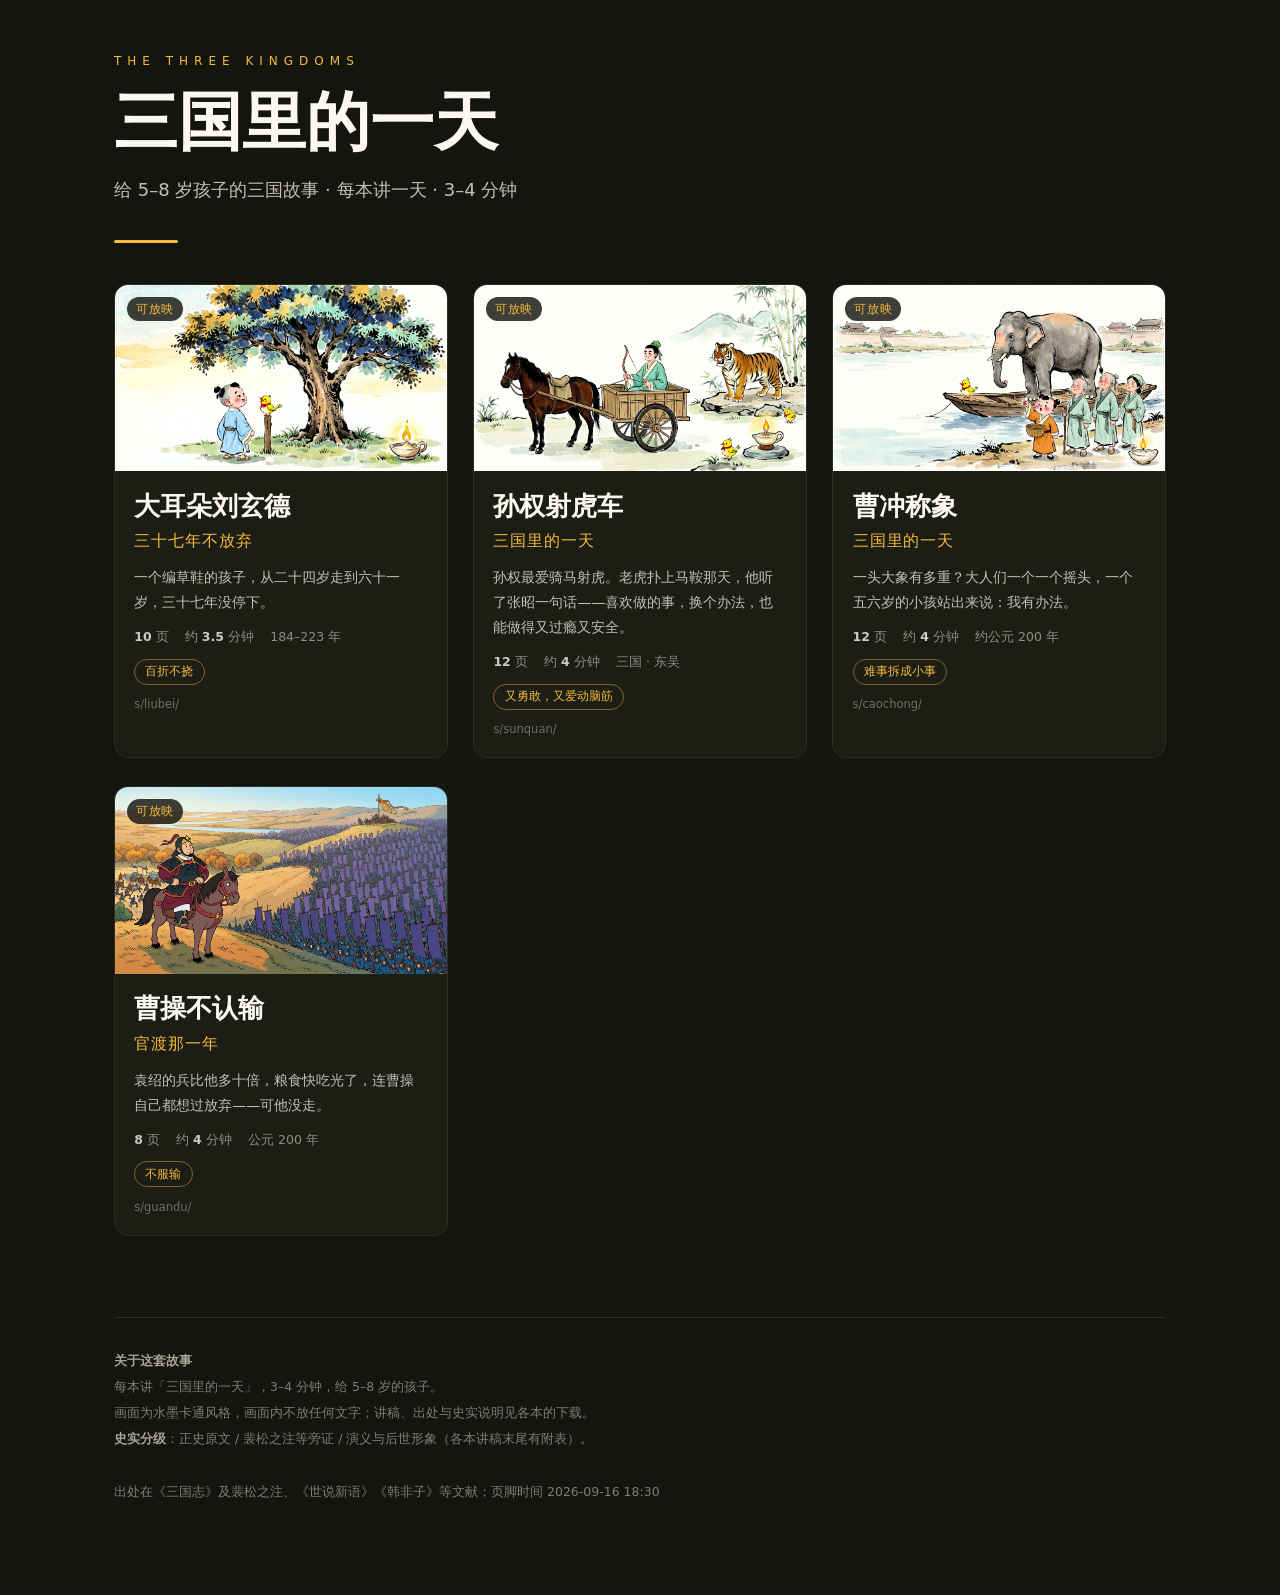
==== index.html @ 8691dc5a "feat(sunquan): 新增第 4 本《孙权射虎车》（12 页，结局忠于《三国志·张昭传》）" ====
<!DOCTYPE html>
<html lang="zh-CN">
<head>
<meta charset="utf-8">
<meta name="viewport" content="width=device-width,initial-scale=1,viewport-fit=cover">
<title>三国里的一天</title>
<meta name="description" content="给 5–8 岁孩子的三国故事 · 每本讲一天 · 3–4 分钟">
<link rel="stylesheet" href="assets/series.css">
<link rel="stylesheet" href="assets/shelf.css">
</head>
<body>
<div class="wrap">
<header class="site">
  <div class="kicker">THE THREE KINGDOMS</div>
  <h1>三国里的一天</h1>
  <div class="sub">给 5–8 岁孩子的三国故事 · 每本讲一天 · 3–4 分钟</div>
  <div class="rule"></div>
</header>

<main class="grid">
<a class="card" href="s/liubei/">
  <div class="thumb" style="background-image:url('s/liubei/pages/01-cover.jpg')"><span class="badge">可放映</span></div>
  <div class="body">
    <h3>大耳朵刘玄德<span class="st">三十七年不放弃</span></h3>
    <p>一个编草鞋的孩子，从二十四岁走到六十一岁，三十七年没停下。</p>
    <div class="meta">
      <span><b>10</b> 页</span>
      <span>约 <b>3.5</b> 分钟</span>
      <span>184–223 年</span>
    </div>
    <div class="theme">百折不挠</div>
    <span class="short">s/liubei/</span>
  </div>
</a>

<a class="card" href="s/sunquan/">
  <div class="thumb" style="background-image:url('s/sunquan/pages/01-cover.jpg')"><span class="badge">可放映</span></div>
  <div class="body">
    <h3>孙权射虎车<span class="st">三国里的一天</span></h3>
    <p>孙权最爱骑马射虎。老虎扑上马鞍那天，他听了张昭一句话——喜欢做的事，换个办法，也能做得又过瘾又安全。</p>
    <div class="meta">
      <span><b>12</b> 页</span>
      <span>约 <b>4</b> 分钟</span>
      <span>三国 · 东吴</span>
    </div>
    <div class="theme">又勇敢，又爱动脑筋</div>
    <span class="short">s/sunquan/</span>
  </div>
</a>

<a class="card" href="s/caochong/">
  <div class="thumb" style="background-image:url('s/caochong/pages/01-cover.jpg')"><span class="badge">可放映</span></div>
  <div class="body">
    <h3>曹冲称象<span class="st">三国里的一天</span></h3>
    <p>一头大象有多重？大人们一个一个摇头，一个五六岁的小孩站出来说：我有办法。</p>
    <div class="meta">
      <span><b>12</b> 页</span>
      <span>约 <b>4</b> 分钟</span>
      <span>约公元 200 年</span>
    </div>
    <div class="theme">难事拆成小事</div>
    <span class="short">s/caochong/</span>
  </div>
</a>

<a class="card" href="s/guandu/">
  <div class="thumb" style="background-image:url('s/guandu/pages/01-opening.jpg')"><span class="badge">可放映</span></div>
  <div class="body">
    <h3>曹操不认输<span class="st">官渡那一年</span></h3>
    <p>袁绍的兵比他多十倍，粮食快吃光了，连曹操自己都想过放弃——可他没走。</p>
    <div class="meta">
      <span><b>8</b> 页</span>
      <span>约 <b>4</b> 分钟</span>
      <span>公元 200 年</span>
    </div>
    <div class="theme">不服输</div>
    <span class="short">s/guandu/</span>
  </div>
</a>

</main>

<footer class="site">
  <b>关于这套故事</b><br>
  每本讲「三国里的一天」，3–4 分钟，给 5–8 岁的孩子。<br>
  画面为水墨卡通风格，画面内不放任何文字；讲稿、出处与史实说明见各本的下载。<br>
  <b>史实分级</b>：正史原文 / 裴松之注等旁证 / 演义与后世形象（各本讲稿末尾有附表）。<br>
  <br>
  出处在《三国志》及裴松之注、《世说新语》《韩非子》等文献；页脚时间 2026-09-16 18:30
</footer>
</div>
</body>
</html>
---- assets/series.css ----
/* 《三国里的一天》系列 · 共用设计令牌与基础重置
   所有页面（书架 / 放映页）都先加载这个文件，再加载各自的样式。 */

:root {
  --ink: #2B2B28;
  --paper: #FBF8F0;
  --gold: #F5B93B;        /* 系列主色：一盏灯的暖黄 */
  --celadon: #8FA98F;
  --bg: #14150F;          /* 深墨底 */
  --card: #1c1d15;
  --line: #2c2e22;
  --muted: #8d8d80;
  --muted-2: #c4c0b1;
  --font: "Maple Mono NF CN", "PingFang SC", "Microsoft YaHei", system-ui, sans-serif;
}

* { box-sizing: border-box; -webkit-tap-highlight-color: transparent; }

body { font-family: var(--font); }

a { -webkit-tap-highlight-color: transparent; }
---- assets/shelf.css ----
/* 书架（汇总页）样式 */

body { margin:0; background:var(--bg); color:var(--paper); min-height:100%; }
.wrap { max-width:1180px; margin:0 auto; padding:6vh 5vw 10vh; }

header.site { margin-bottom:4.5vh; }
.site .kicker { color:var(--gold); letter-spacing:.5em; font-size:12px; }
.site h1 { margin:.3em 0 .25em; font-size:clamp(30px,5vw,64px); line-height:1.1; }
.site .sub { color:var(--muted-2); font-size:clamp(13px,1.5vw,18px); line-height:1.75; max-width:44em; }
.site .rule { height:3px; width:64px; background:var(--gold); margin:2.2em 0 0; border-radius:2px; }

.grid { display:grid; grid-template-columns:repeat(auto-fill,minmax(320px,1fr)); gap:2.2vw 2vw; }

.card { display:block; text-decoration:none; color:inherit; background:var(--card);
  border:1px solid var(--line); border-radius:14px; overflow:hidden;
  transition:transform .18s, border-color .18s, box-shadow .18s; }
a.card:hover { transform:translateY(-4px); border-color:var(--gold); box-shadow:0 12px 30px rgba(0,0,0,.45); }
.card .thumb { position:relative; aspect-ratio:16/9; background:#101109 center/cover no-repeat; }
.card .thumb .badge { position:absolute; left:12px; top:12px; background:rgba(20,21,15,.82);
  color:var(--gold); font-size:12px; padding:.32em .75em; border-radius:999px; letter-spacing:.05em; }
.card .body { padding:1.1em 1.2em 1.3em; }
.card h3 { margin:0; font-size:clamp(19px,2.2vw,26px); }
.card h3 .st { display:block; font-weight:400; font-size:.62em; color:var(--gold);
  margin-top:.4em; letter-spacing:.06em; }
.card p { color:var(--muted-2); font-size:14px; line-height:1.8; margin:.9em 0 1em; }
.card .meta { display:flex; flex-wrap:wrap; gap:.55em 1.3em; font-size:12.5px; color:var(--muted); }
.card .meta b { color:#cfcabc; font-weight:600; }
.card .theme { display:inline-block; margin-top:1.05em; font-size:12px; color:var(--gold);
  border:1px solid rgba(245,185,59,.45); border-radius:999px; padding:.28em .85em; }
.card .short { display:block; margin-top:1.1em; font-size:11.5px; color:#6f6f63;
  word-break:break-all; }
.card.off { opacity:.42; filter:grayscale(.65); pointer-events:none; }

footer.site { margin-top:9vh; border-top:1px solid var(--line); padding-top:2.4em;
  color:#7d7d70; font-size:12.5px; line-height:2.1; }
footer.site a { color:#a9a494; }
footer.site b { color:#a9a494; font-weight:600; }

@media (max-width:520px) {
  .wrap { padding:5vh 6vw 8vh; }
  .grid { gap:5vw; }
}
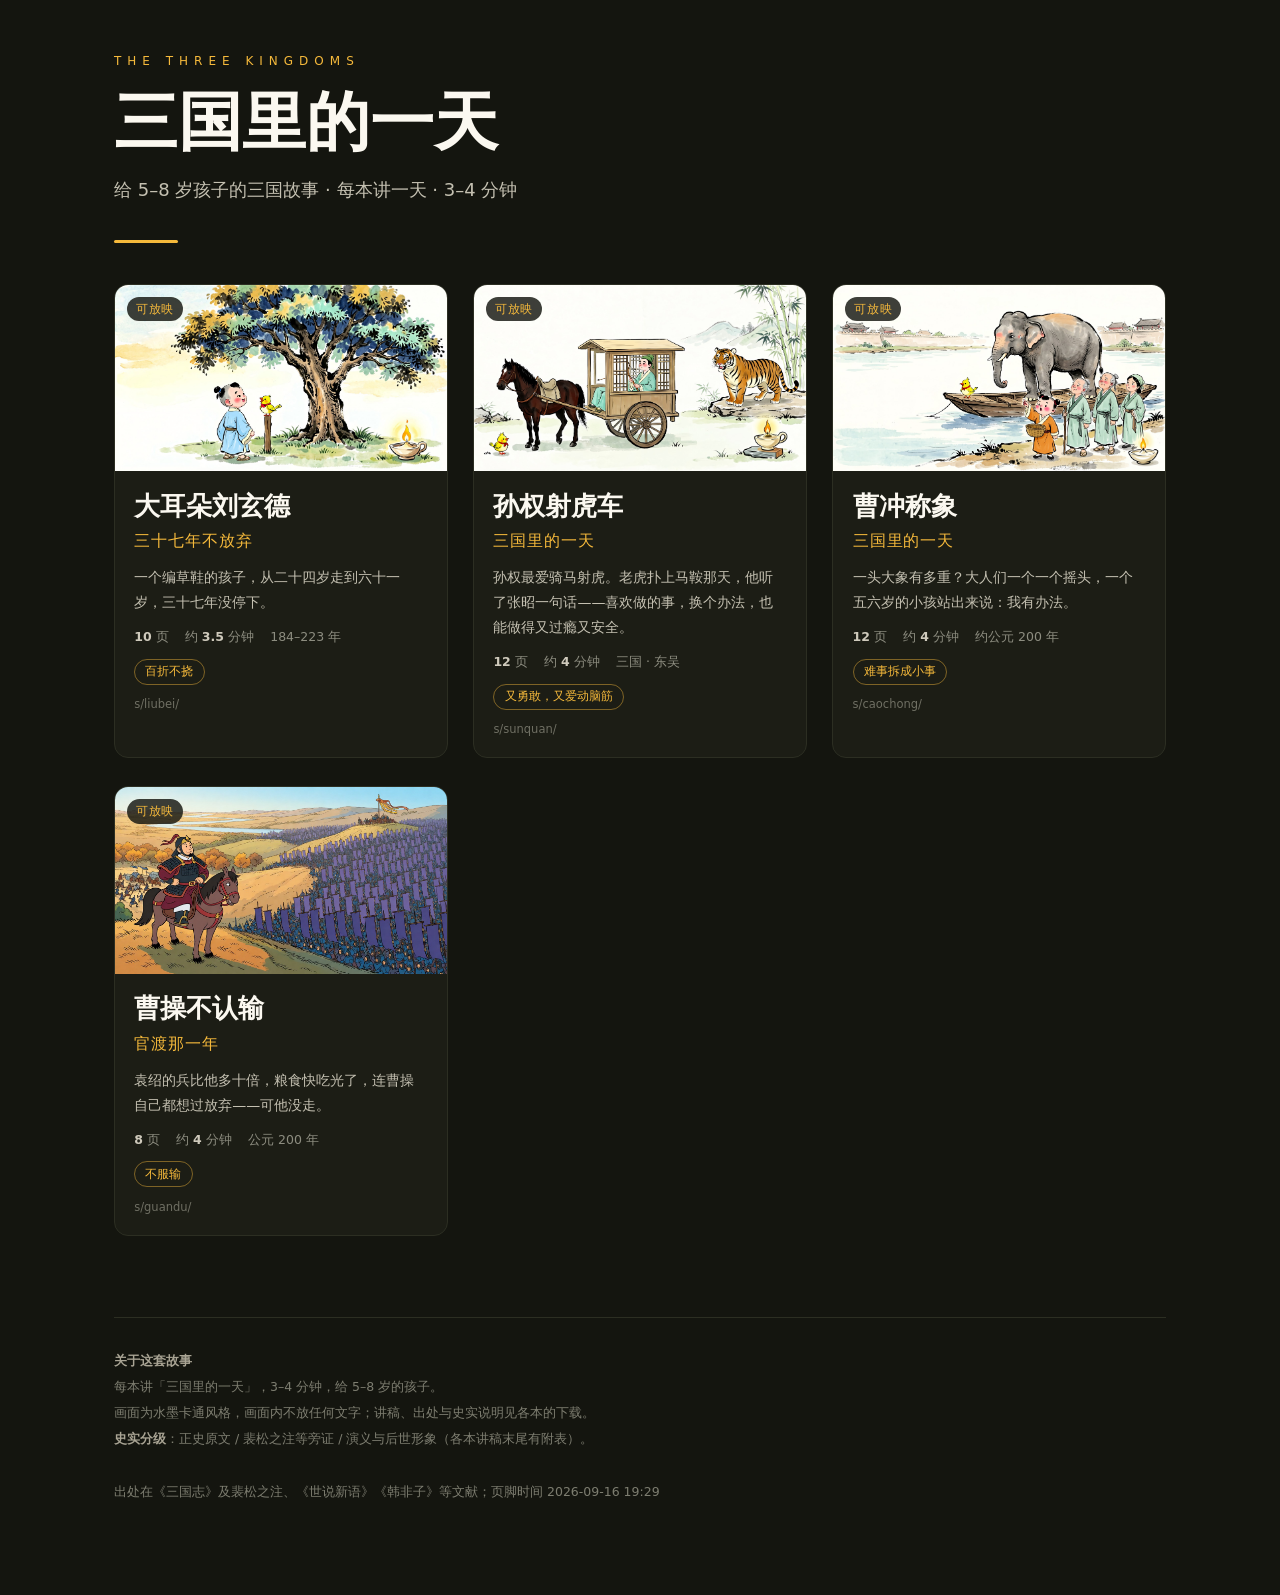
==== commit ae2c649f: "fix(sunquan): 四页射虎车造型统一（方格窗+平板顶）—— P10 车厢由实心板改为格栅；用户指出跨页不一致" ====
--- a/index.html
+++ b/index.html
@@ -86,7 +86,7 @@
   画面为水墨卡通风格，画面内不放任何文字；讲稿、出处与史实说明见各本的下载。<br>
   <b>史实分级</b>：正史原文 / 裴松之注等旁证 / 演义与后世形象（各本讲稿末尾有附表）。<br>
   <br>
-  出处在《三国志》及裴松之注、《世说新语》《韩非子》等文献；页脚时间 2026-09-16 18:30
+  出处在《三国志》及裴松之注、《世说新语》《韩非子》等文献；页脚时间 2026-09-16 19:29
 </footer>
 </div>
 </body>
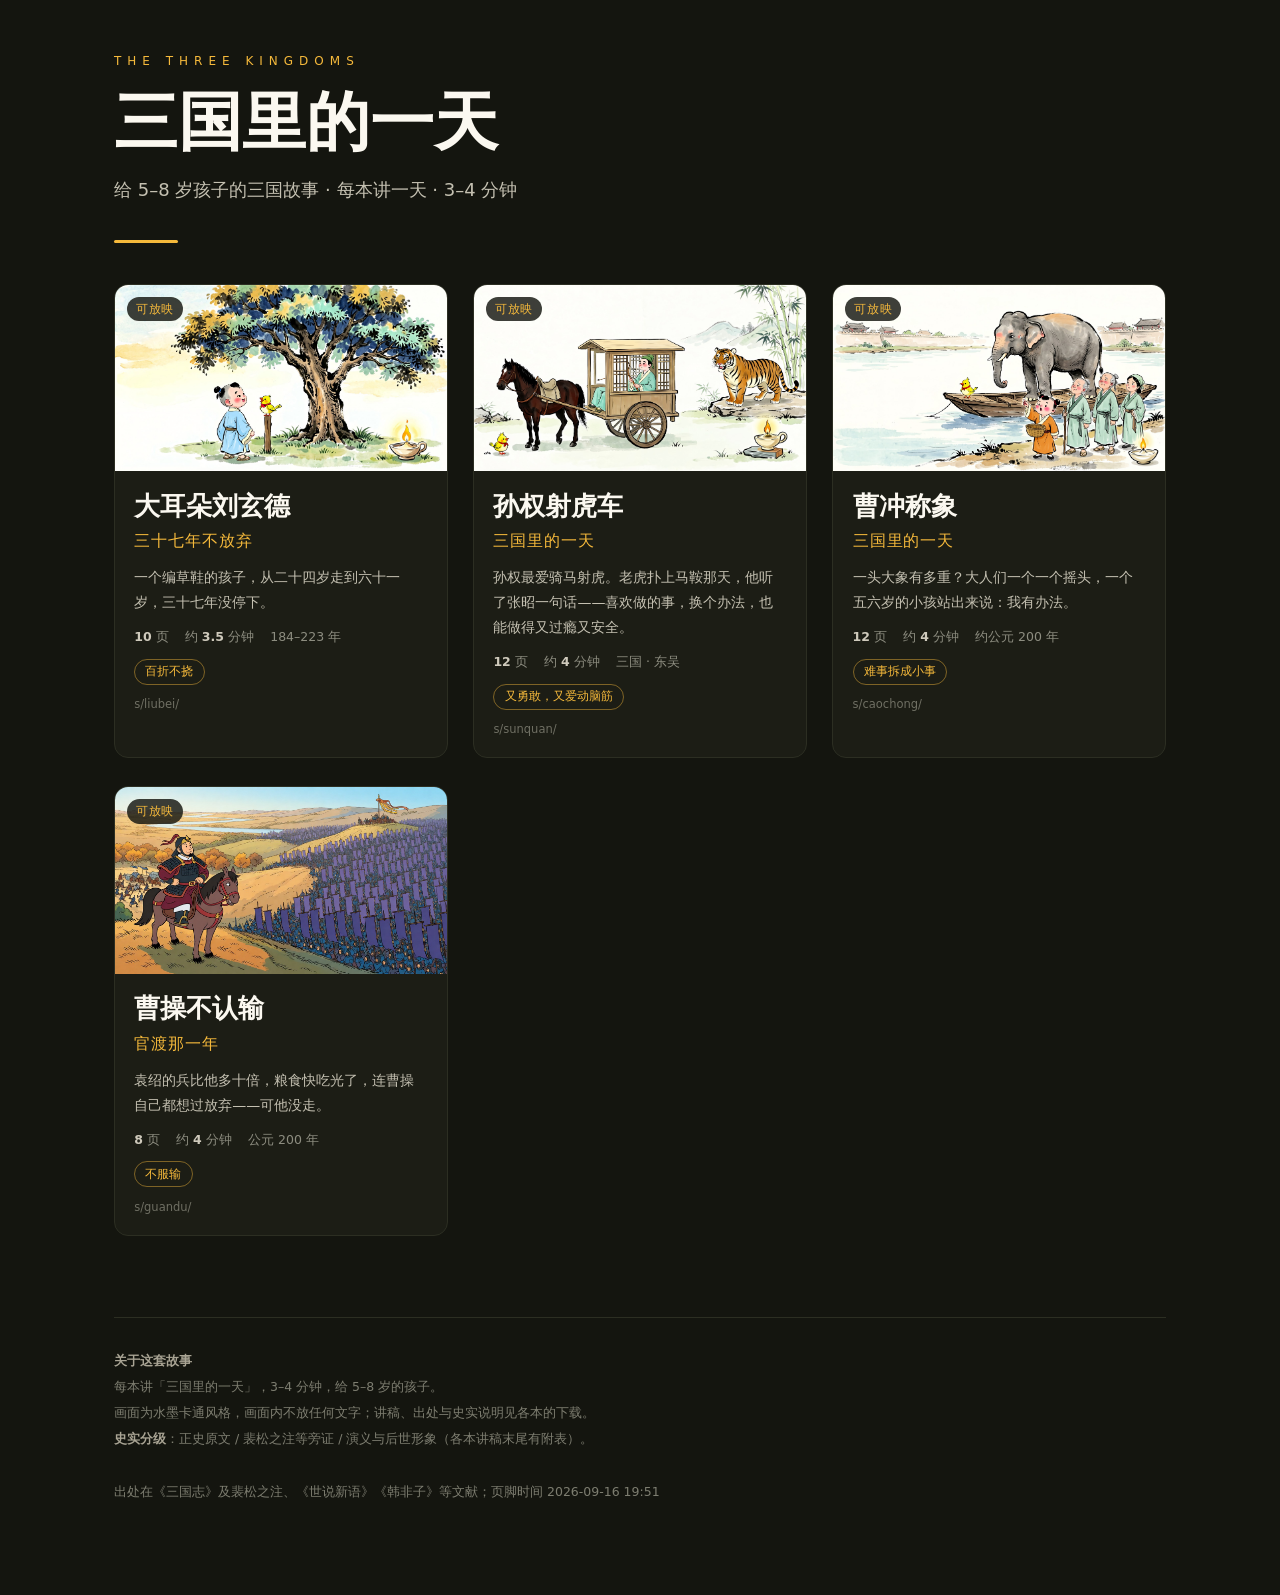
==== commit f322b1c1: "fix(sunquan): 车夫与孙权可辨识（草笠+短须+深褐短衣）；车厢 P9-P11 重出" ====
--- a/index.html
+++ b/index.html
@@ -86,7 +86,7 @@
   画面为水墨卡通风格，画面内不放任何文字；讲稿、出处与史实说明见各本的下载。<br>
   <b>史实分级</b>：正史原文 / 裴松之注等旁证 / 演义与后世形象（各本讲稿末尾有附表）。<br>
   <br>
-  出处在《三国志》及裴松之注、《世说新语》《韩非子》等文献；页脚时间 2026-09-16 19:29
+  出处在《三国志》及裴松之注、《世说新语》《韩非子》等文献；页脚时间 2026-09-16 19:51
 </footer>
 </div>
 </body>
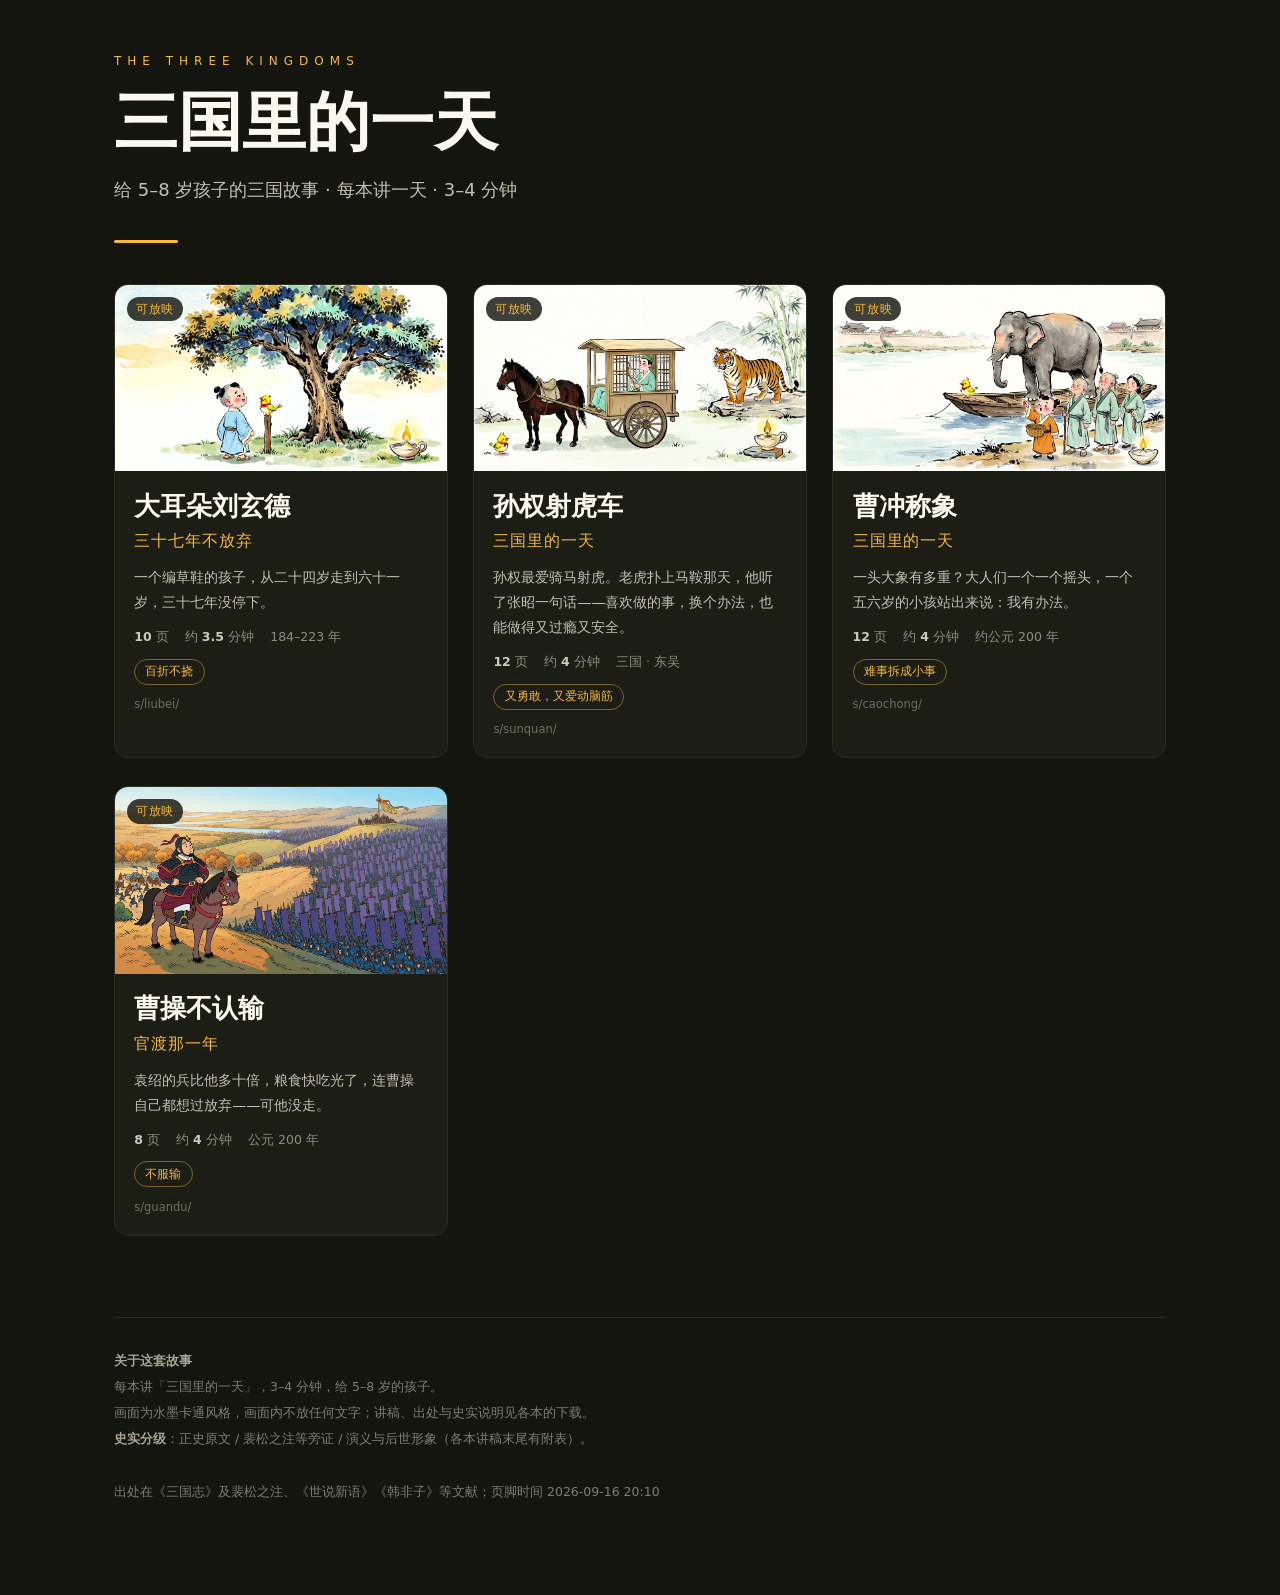
==== commit abd44bcc: "fix(sunquan): P10 构图重做——虎移到车侧、孙权从侧窗向外射，消除弓箭穿模与重复人物" ====
--- a/index.html
+++ b/index.html
@@ -86,7 +86,7 @@
   画面为水墨卡通风格，画面内不放任何文字；讲稿、出处与史实说明见各本的下载。<br>
   <b>史实分级</b>：正史原文 / 裴松之注等旁证 / 演义与后世形象（各本讲稿末尾有附表）。<br>
   <br>
-  出处在《三国志》及裴松之注、《世说新语》《韩非子》等文献；页脚时间 2026-09-16 19:51
+  出处在《三国志》及裴松之注、《世说新语》《韩非子》等文献；页脚时间 2026-09-16 20:10
 </footer>
 </div>
 </body>
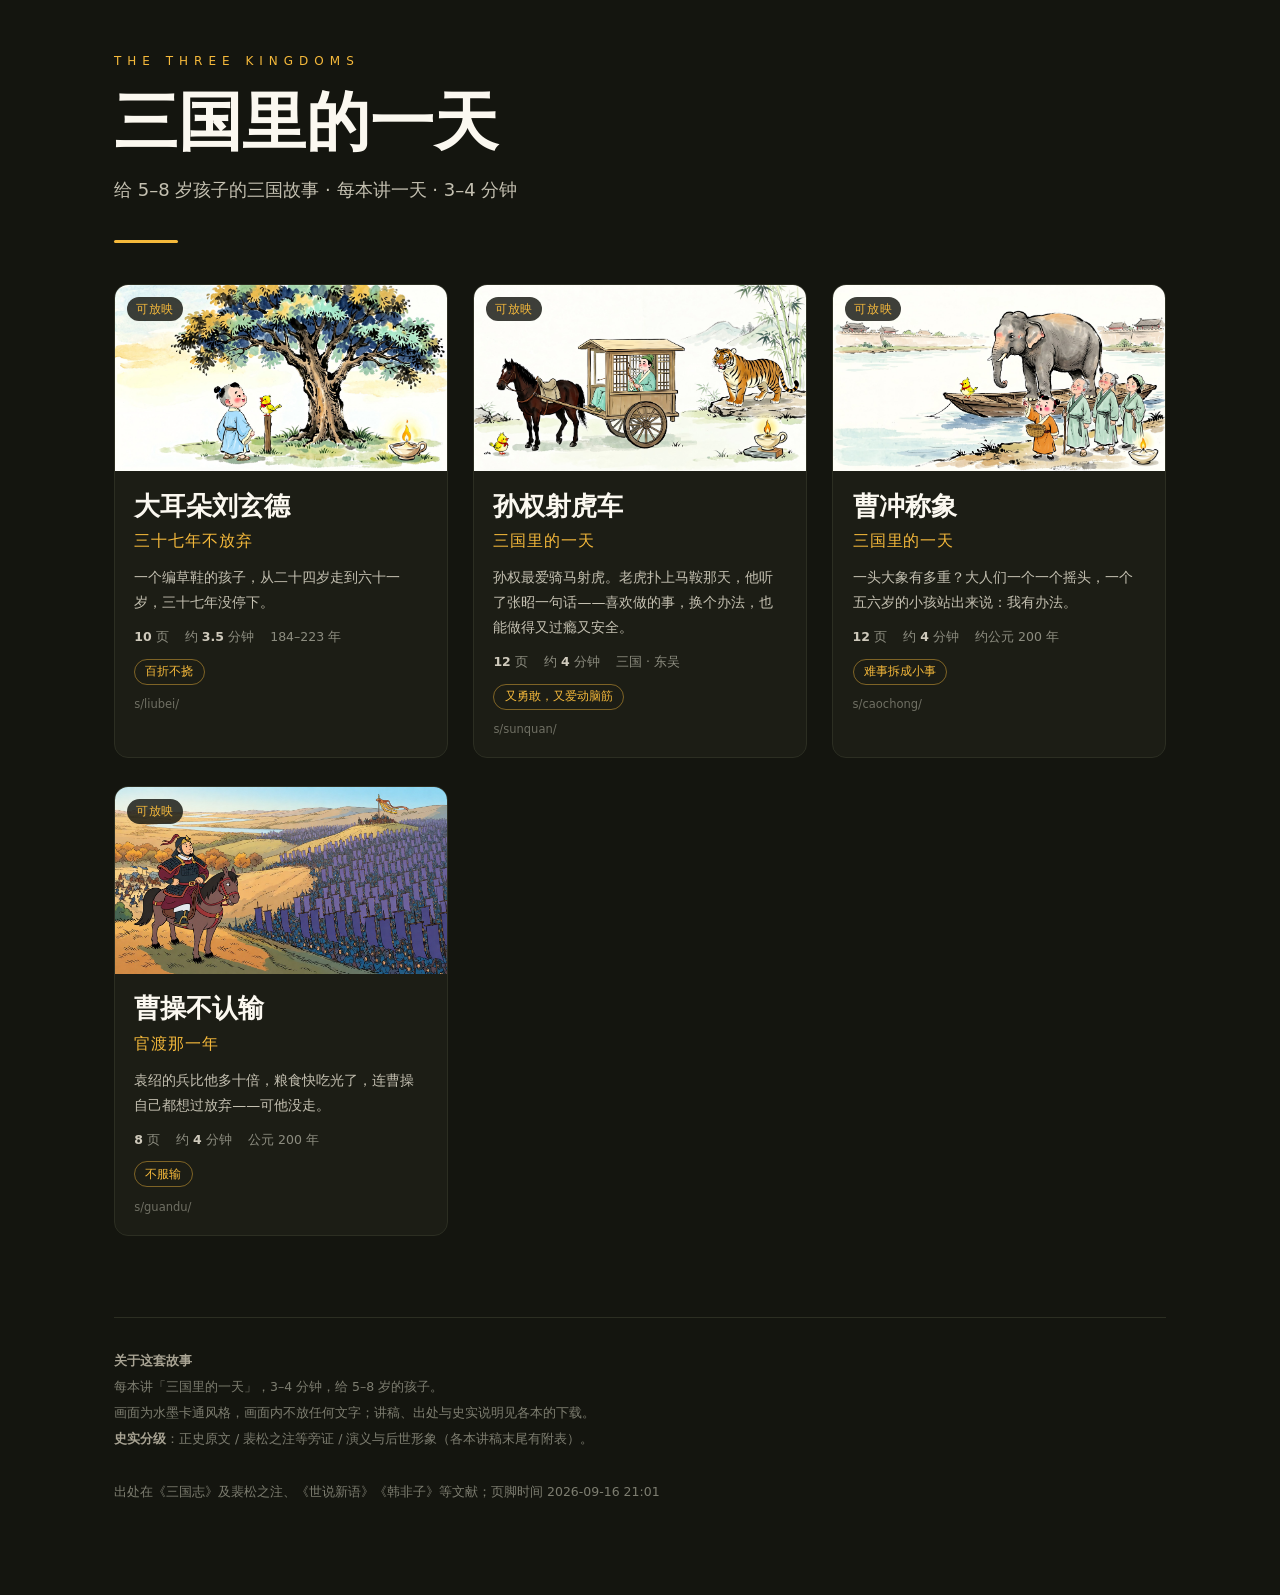
==== commit 9a2896d2: "feat(sunquan): 故事视频上线——封面增加「在线看故事视频」入口 + watch.html 播放页" ====
--- a/index.html
+++ b/index.html
@@ -86,7 +86,7 @@
   画面为水墨卡通风格，画面内不放任何文字；讲稿、出处与史实说明见各本的下载。<br>
   <b>史实分级</b>：正史原文 / 裴松之注等旁证 / 演义与后世形象（各本讲稿末尾有附表）。<br>
   <br>
-  出处在《三国志》及裴松之注、《世说新语》《韩非子》等文献；页脚时间 2026-09-16 20:10
+  出处在《三国志》及裴松之注、《世说新语》《韩非子》等文献；页脚时间 2026-09-16 21:01
 </footer>
 </div>
 </body>
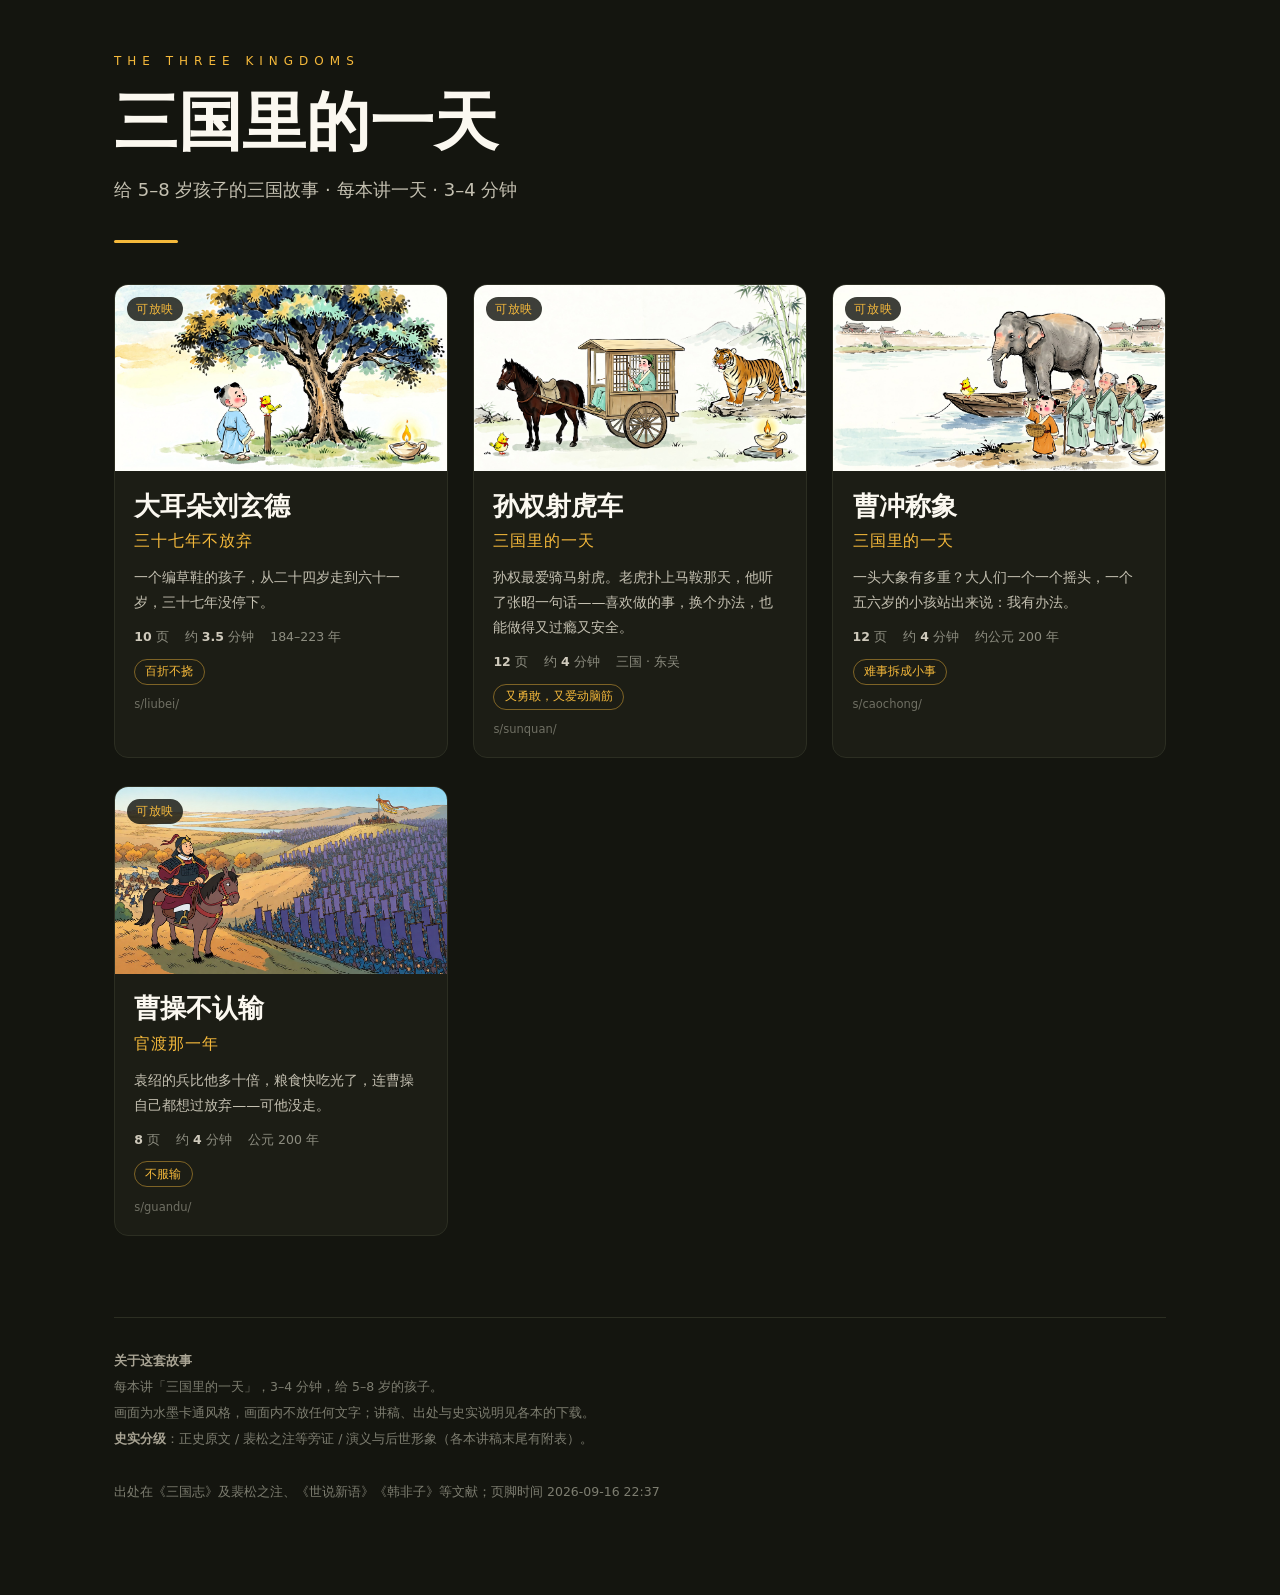
==== commit c4af18f1: "feat(sunquan): 故事视频换成 agnes 生成的动态版（12 关键帧，4分15秒，动态画面+讲稿字幕+配乐）" ====
--- a/index.html
+++ b/index.html
@@ -86,7 +86,7 @@
   画面为水墨卡通风格，画面内不放任何文字；讲稿、出处与史实说明见各本的下载。<br>
   <b>史实分级</b>：正史原文 / 裴松之注等旁证 / 演义与后世形象（各本讲稿末尾有附表）。<br>
   <br>
-  出处在《三国志》及裴松之注、《世说新语》《韩非子》等文献；页脚时间 2026-09-16 21:01
+  出处在《三国志》及裴松之注、《世说新语》《韩非子》等文献；页脚时间 2026-09-16 22:37
 </footer>
 </div>
 </body>
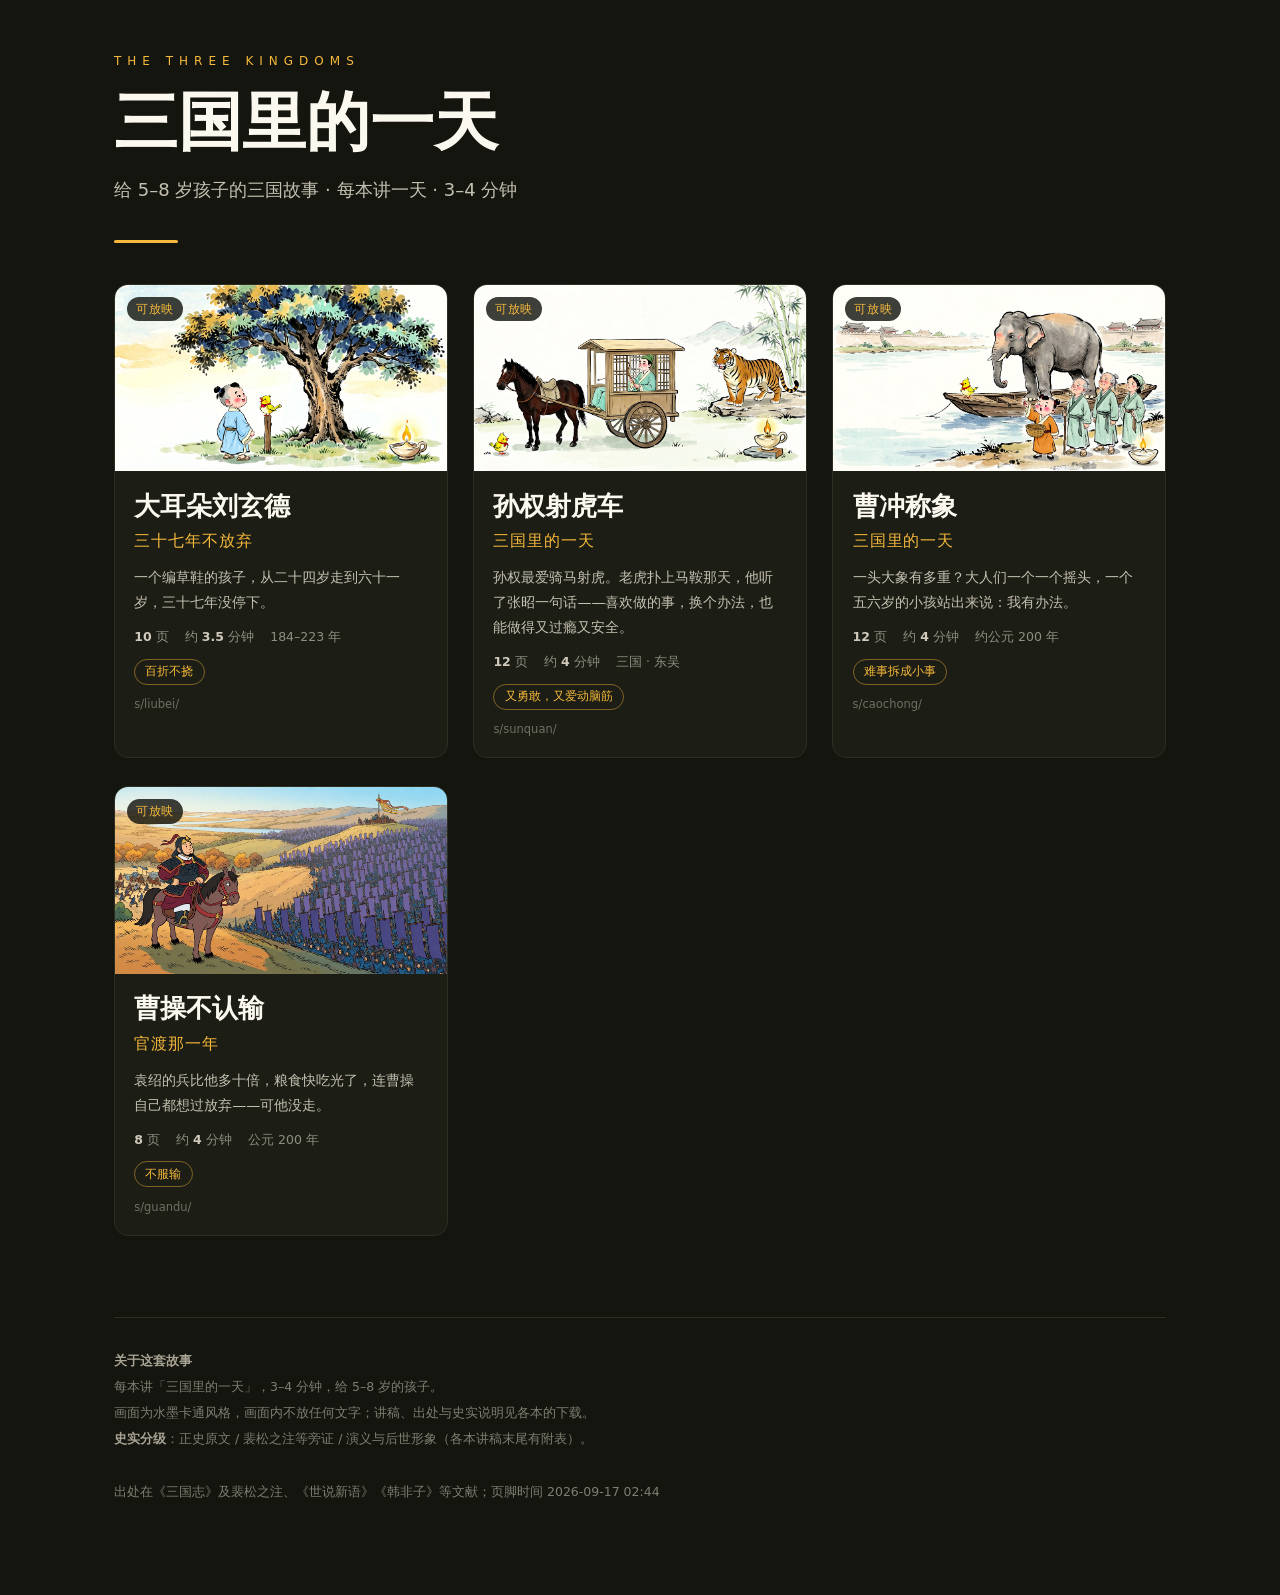
==== commit 2e2346f9: "fix(sunquan): 重出 P2/P11——P2 修人物朝向与车体污染，P11 改「拍虎」动作（不再抚摸）+ 四条腿约束" ====
--- a/index.html
+++ b/index.html
@@ -86,7 +86,7 @@
   画面为水墨卡通风格，画面内不放任何文字；讲稿、出处与史实说明见各本的下载。<br>
   <b>史实分级</b>：正史原文 / 裴松之注等旁证 / 演义与后世形象（各本讲稿末尾有附表）。<br>
   <br>
-  出处在《三国志》及裴松之注、《世说新语》《韩非子》等文献；页脚时间 2026-09-16 22:37
+  出处在《三国志》及裴松之注、《世说新语》《韩非子》等文献；页脚时间 2026-09-17 02:44
 </footer>
 </div>
 </body>
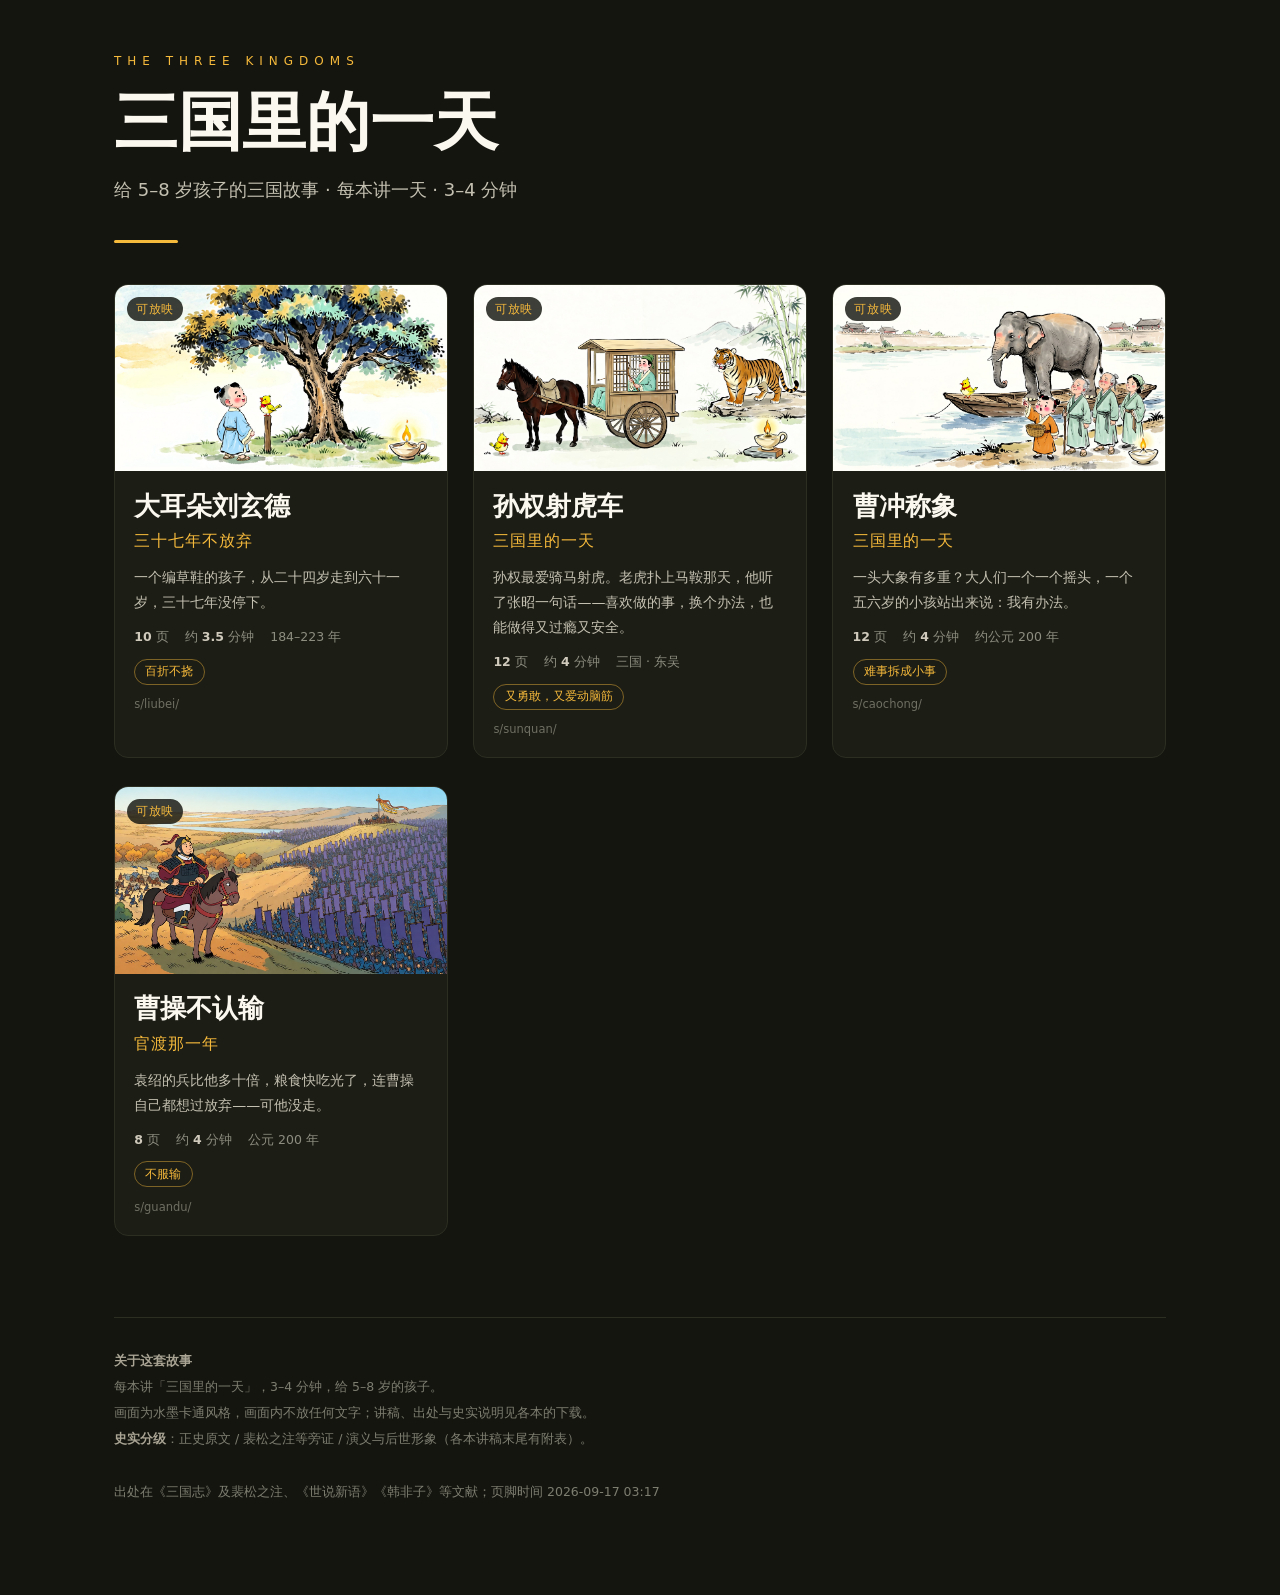
==== commit 2d1fe79b: "feat(sunquan): 动态视频 v2（新关键帧 P2/P11）——全程放慢填满、无静止段，讲稿字幕+配乐" ====
--- a/index.html
+++ b/index.html
@@ -86,7 +86,7 @@
   画面为水墨卡通风格，画面内不放任何文字；讲稿、出处与史实说明见各本的下载。<br>
   <b>史实分级</b>：正史原文 / 裴松之注等旁证 / 演义与后世形象（各本讲稿末尾有附表）。<br>
   <br>
-  出处在《三国志》及裴松之注、《世说新语》《韩非子》等文献；页脚时间 2026-09-17 02:44
+  出处在《三国志》及裴松之注、《世说新语》《韩非子》等文献；页脚时间 2026-09-17 03:17
 </footer>
 </div>
 </body>
